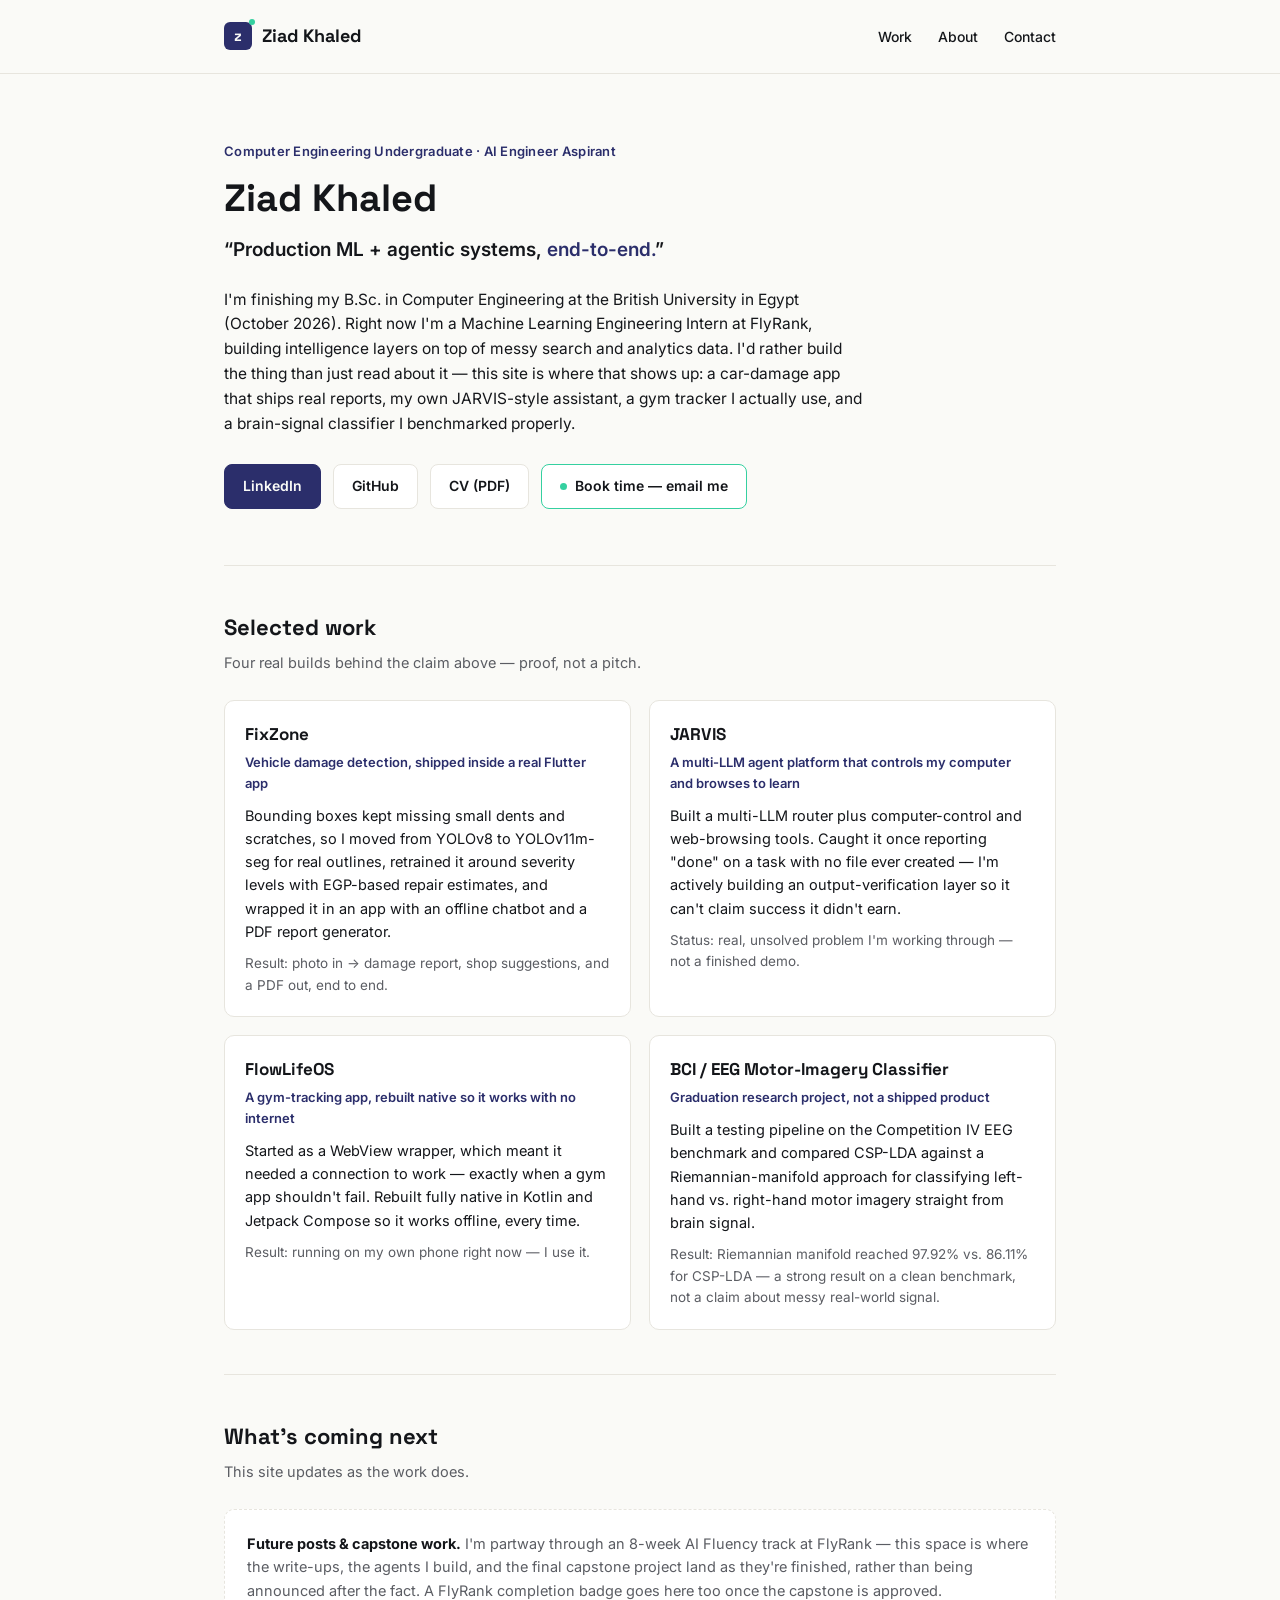
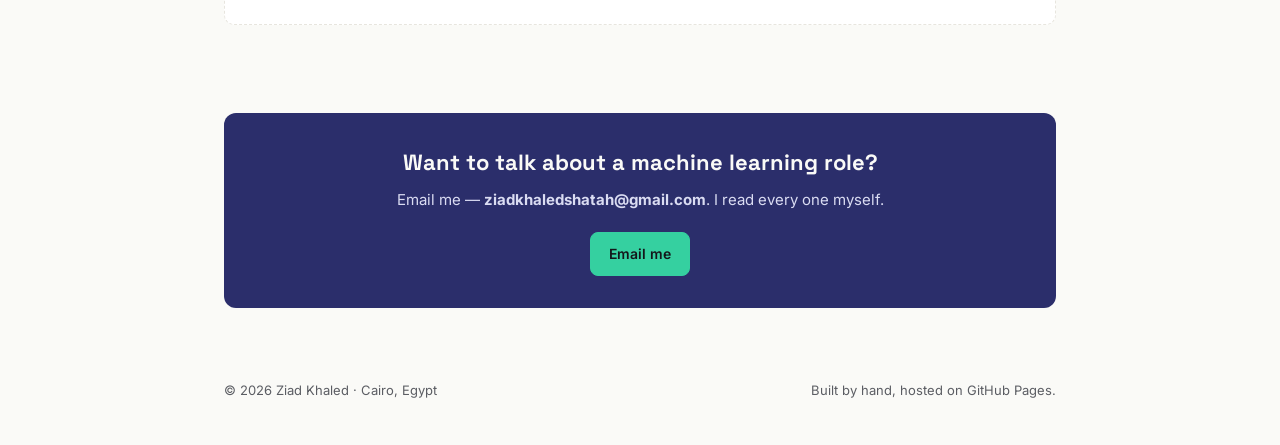
==== index.html @ b04b87d9 "Rebuild personal site: real positioning, work section, working links, future-posts space Adds real p" ====
<!DOCTYPE html>
<html lang="en">
<head>
<meta charset="UTF-8">
<meta name="viewport" content="width=device-width, initial-scale=1.0">
<title>Ziad Khaled — Machine Learning Engineer</title>
<meta name="description" content="Ziad Khaled — Computer Engineering undergraduate and AI Engineer aspirant. Production ML + agentic systems, end-to-end.">
<link rel="icon" href="data:image/svg+xml,%3Csvg xmlns='http://www.w3.org/2000/svg' viewBox='0 0 32 32'%3E%3Crect width='32' height='32' rx='6' fill='%232B2E6B'/%3E%3Ctext x='16' y='23' font-family='Georgia,serif' font-size='19' font-weight='700' fill='%23FAFAF7' text-anchor='middle'%3Ez%3C/text%3E%3Ccircle cx='24.5' cy='9' r='2.3' fill='%2335D0A0'/%3E%3C/svg%3E">
<link rel="preconnect" href="https://fonts.googleapis.com">
<link rel="preconnect" href="https://fonts.gstatic.com" crossorigin>
<link href="https://fonts.googleapis.com/css2?family=Space+Grotesk:wght@500;600;700&family=Inter:wght@400;500;600&display=swap" rel="stylesheet">
<style>
  :root{
    --main:#2B2E6B;
    --text:#14161A;
    --bg:#FAFAF7;
    --accent:#35D0A0;
    --card:#FFFFFF;
    --border:#E7E5DE;
    --muted:#5B5D63;
  }
  *{box-sizing:border-box;}
  html{scroll-behavior:smooth;}
  body{
    margin:0;
    background:var(--bg);
    color:var(--text);
    font-family:'Inter',system-ui,sans-serif;
    line-height:1.6;
  }
  h1,h2,h3,.brand{font-family:'Space Grotesk',system-ui,sans-serif;}
  a{color:var(--main);}
  .wrap{max-width:880px;margin:0 auto;padding:0 24px;}

  header{
    display:flex;align-items:center;justify-content:space-between;
    padding:22px 0;border-bottom:1px solid var(--border);
  }
  header .wrap{display:flex;align-items:center;justify-content:space-between;width:100%;}
  .brand{
    display:flex;align-items:center;gap:10px;
    font-weight:700;font-size:18px;color:var(--text);text-decoration:none;
  }
  .brand .mark{
    width:28px;height:28px;border-radius:6px;background:var(--main);
    color:var(--bg);display:flex;align-items:center;justify-content:center;
    font-size:15px;font-weight:700;position:relative;
  }
  .brand .mark::after{
    content:"";position:absolute;top:-3px;right:-3px;width:6px;height:6px;
    border-radius:50%;background:var(--accent);
  }
  nav a{
    margin-left:22px;color:var(--text);text-decoration:none;font-size:14px;font-weight:500;
  }
  nav a:hover{color:var(--main);}

  .hero{padding:64px 0 48px;}
  .eyebrow{
    display:inline-block;font-size:13px;font-weight:600;color:var(--main);
    letter-spacing:.02em;margin-bottom:14px;
  }
  .hero h1{font-size:38px;line-height:1.2;margin:0 0 14px;}
  .hero .tag{font-size:17px;color:var(--muted);margin:0 0 22px;max-width:620px;}
  .claim{
    font-size:19px;font-weight:600;margin:0 0 22px;color:var(--text);
  }
  .claim span{color:var(--main);}
  .bio{max-width:640px;color:var(--text);font-size:15.5px;margin-bottom:28px;}

  .links{display:flex;flex-wrap:wrap;gap:12px;margin-bottom:8px;}
  .btn{
    display:inline-flex;align-items:center;gap:8px;
    padding:10px 18px;border-radius:8px;font-size:14px;font-weight:600;
    text-decoration:none;border:1px solid var(--border);color:var(--text);
    background:var(--card);transition:transform .12s ease, border-color .12s ease;
  }
  .btn:hover{border-color:var(--main);transform:translateY(-1px);}
  .btn.primary{background:var(--main);color:var(--bg);border-color:var(--main);}
  .btn.primary:hover{opacity:.92;}
  .btn.accent{border-color:var(--accent);}
  .btn.accent::before{content:"";width:7px;height:7px;border-radius:50%;background:var(--accent);}

  section{padding:44px 0;border-top:1px solid var(--border);}
  section h2{font-size:22px;margin:0 0 6px;}
  .section-note{color:var(--muted);font-size:14.5px;margin:0 0 26px;}

  .grid{display:grid;grid-template-columns:1fr 1fr;gap:18px;}
  @media(max-width:640px){.grid{grid-template-columns:1fr;}}
  .card{
    background:var(--card);border:1px solid var(--border);border-radius:10px;
    padding:20px;
  }
  .card h3{margin:0 0 4px;font-size:17px;}
  .card .tagline{color:var(--main);font-size:13px;font-weight:600;margin:0 0 10px;}
  .card p{margin:0;font-size:14.5px;color:var(--text);}
  .card .result{margin-top:10px;font-size:13.5px;color:var(--muted);}

  .future{
    background:var(--card);border:1px dashed var(--border);border-radius:10px;
    padding:22px;font-size:14.5px;color:var(--muted);
  }
  .future strong{color:var(--text);}

  .contact{
    background:var(--main);color:var(--bg);border-radius:12px;padding:32px;
    text-align:center;
  }
  .contact h2{color:var(--bg);}
  .contact p{color:#DADCF2;max-width:520px;margin:8px auto 20px;font-size:15px;}
  .contact .btn.accent{background:var(--accent);color:var(--text);border-color:var(--accent);}
  .contact .btn.accent::before{display:none;}

  footer{
    padding:28px 0 44px;color:var(--muted);font-size:13px;
    display:flex;flex-wrap:wrap;gap:8px;justify-content:space-between;
  }
</style>
</head>
<body>

<header>
  <div class="wrap">
    <a class="brand" href="#top">
      <span class="mark">z</span> Ziad Khaled
    </a>
    <nav>
      <a href="#work">Work</a>
      <a href="#about">About</a>
      <a href="#contact">Contact</a>
    </nav>
  </div>
</header>

<div class="wrap">

  <section class="hero" id="top" style="border-top:none;">
    <div class="eyebrow">Computer Engineering Undergraduate · AI Engineer Aspirant</div>
    <h1>Ziad Khaled</h1>
    <p class="claim">“Production ML + agentic systems, <span>end-to-end.</span>”</p>
    <p class="bio">I'm finishing my B.Sc. in Computer Engineering at the British University in Egypt (October 2026). Right now I'm a Machine Learning Engineering Intern at FlyRank, building intelligence layers on top of messy search and analytics data. I'd rather build the thing than just read about it — this site is where that shows up: a car-damage app that ships real reports, my own JARVIS-style assistant, a gym tracker I actually use, and a brain-signal classifier I benchmarked properly.</p>
    <div class="links">
      <a class="btn primary" href="https://www.linkedin.com/in/ziad-khaled-b3a187253" target="_blank" rel="noopener">LinkedIn</a>
      <a class="btn" href="https://github.com/720-hz" target="_blank" rel="noopener">GitHub</a>
      <a class="btn" href="./Ziad_Khaled_CV.pdf" target="_blank" rel="noopener">CV (PDF)</a>
      <a class="btn accent" href="mailto:ziadkhaledshatah@gmail.com?subject=Let%27s%20talk" target="_blank" rel="noopener">Book time — email me</a>
    </div>
  </section>

  <section id="work">
    <h2>Selected work</h2>
    <p class="section-note">Four real builds behind the claim above — proof, not a pitch.</p>
    <div class="grid">
      <div class="card">
        <h3>FixZone</h3>
        <p class="tagline">Vehicle damage detection, shipped inside a real Flutter app</p>
        <p>Bounding boxes kept missing small dents and scratches, so I moved from YOLOv8 to YOLOv11m-seg for real outlines, retrained it around severity levels with EGP-based repair estimates, and wrapped it in an app with an offline chatbot and a PDF report generator.</p>
        <p class="result">Result: photo in → damage report, shop suggestions, and a PDF out, end to end.</p>
      </div>
      <div class="card">
        <h3>JARVIS</h3>
        <p class="tagline">A multi-LLM agent platform that controls my computer and browses to learn</p>
        <p>Built a multi-LLM router plus computer-control and web-browsing tools. Caught it once reporting "done" on a task with no file ever created — I'm actively building an output-verification layer so it can't claim success it didn't earn.</p>
        <p class="result">Status: real, unsolved problem I'm working through — not a finished demo.</p>
      </div>
      <div class="card">
        <h3>FlowLifeOS</h3>
        <p class="tagline">A gym-tracking app, rebuilt native so it works with no internet</p>
        <p>Started as a WebView wrapper, which meant it needed a connection to work — exactly when a gym app shouldn't fail. Rebuilt fully native in Kotlin and Jetpack Compose so it works offline, every time.</p>
        <p class="result">Result: running on my own phone right now — I use it.</p>
      </div>
      <div class="card">
        <h3>BCI / EEG Motor-Imagery Classifier</h3>
        <p class="tagline">Graduation research project, not a shipped product</p>
        <p>Built a testing pipeline on the Competition IV EEG benchmark and compared CSP-LDA against a Riemannian-manifold approach for classifying left-hand vs. right-hand motor imagery straight from brain signal.</p>
        <p class="result">Result: Riemannian manifold reached 97.92% vs. 86.11% for CSP-LDA — a strong result on a clean benchmark, not a claim about messy real-world signal.</p>
      </div>
    </div>
  </section>

  <section id="about">
    <h2>What's coming next</h2>
    <p class="section-note">This site updates as the work does.</p>
    <div class="future">
      <strong>Future posts &amp; capstone work.</strong> I'm partway through an 8-week AI Fluency track at FlyRank — this space is where the write-ups, the agents I build, and the final capstone project land as they're finished, rather than being announced after the fact. A FlyRank completion badge goes here too once the capstone is approved.
    </div>
  </section>

  <section id="contact" style="border-top:none;">
    <div class="contact">
      <h2>Want to talk about a machine learning role?</h2>
      <p>Email me — <strong>ziadkhaledshatah@gmail.com</strong>. I read every one myself.</p>
      <a class="btn accent" href="mailto:ziadkhaledshatah@gmail.com?subject=Let%27s%20talk" target="_blank" rel="noopener">Email me</a>
    </div>
  </section>

</div>

<footer>
  <div class="wrap" style="display:flex;flex-wrap:wrap;gap:8px;justify-content:space-between;width:100%;">
    <span>© 2026 Ziad Khaled · Cairo, Egypt</span>
    <span>Built by hand, hosted on GitHub Pages.</span>
  </div>
</footer>

</body>
</html>
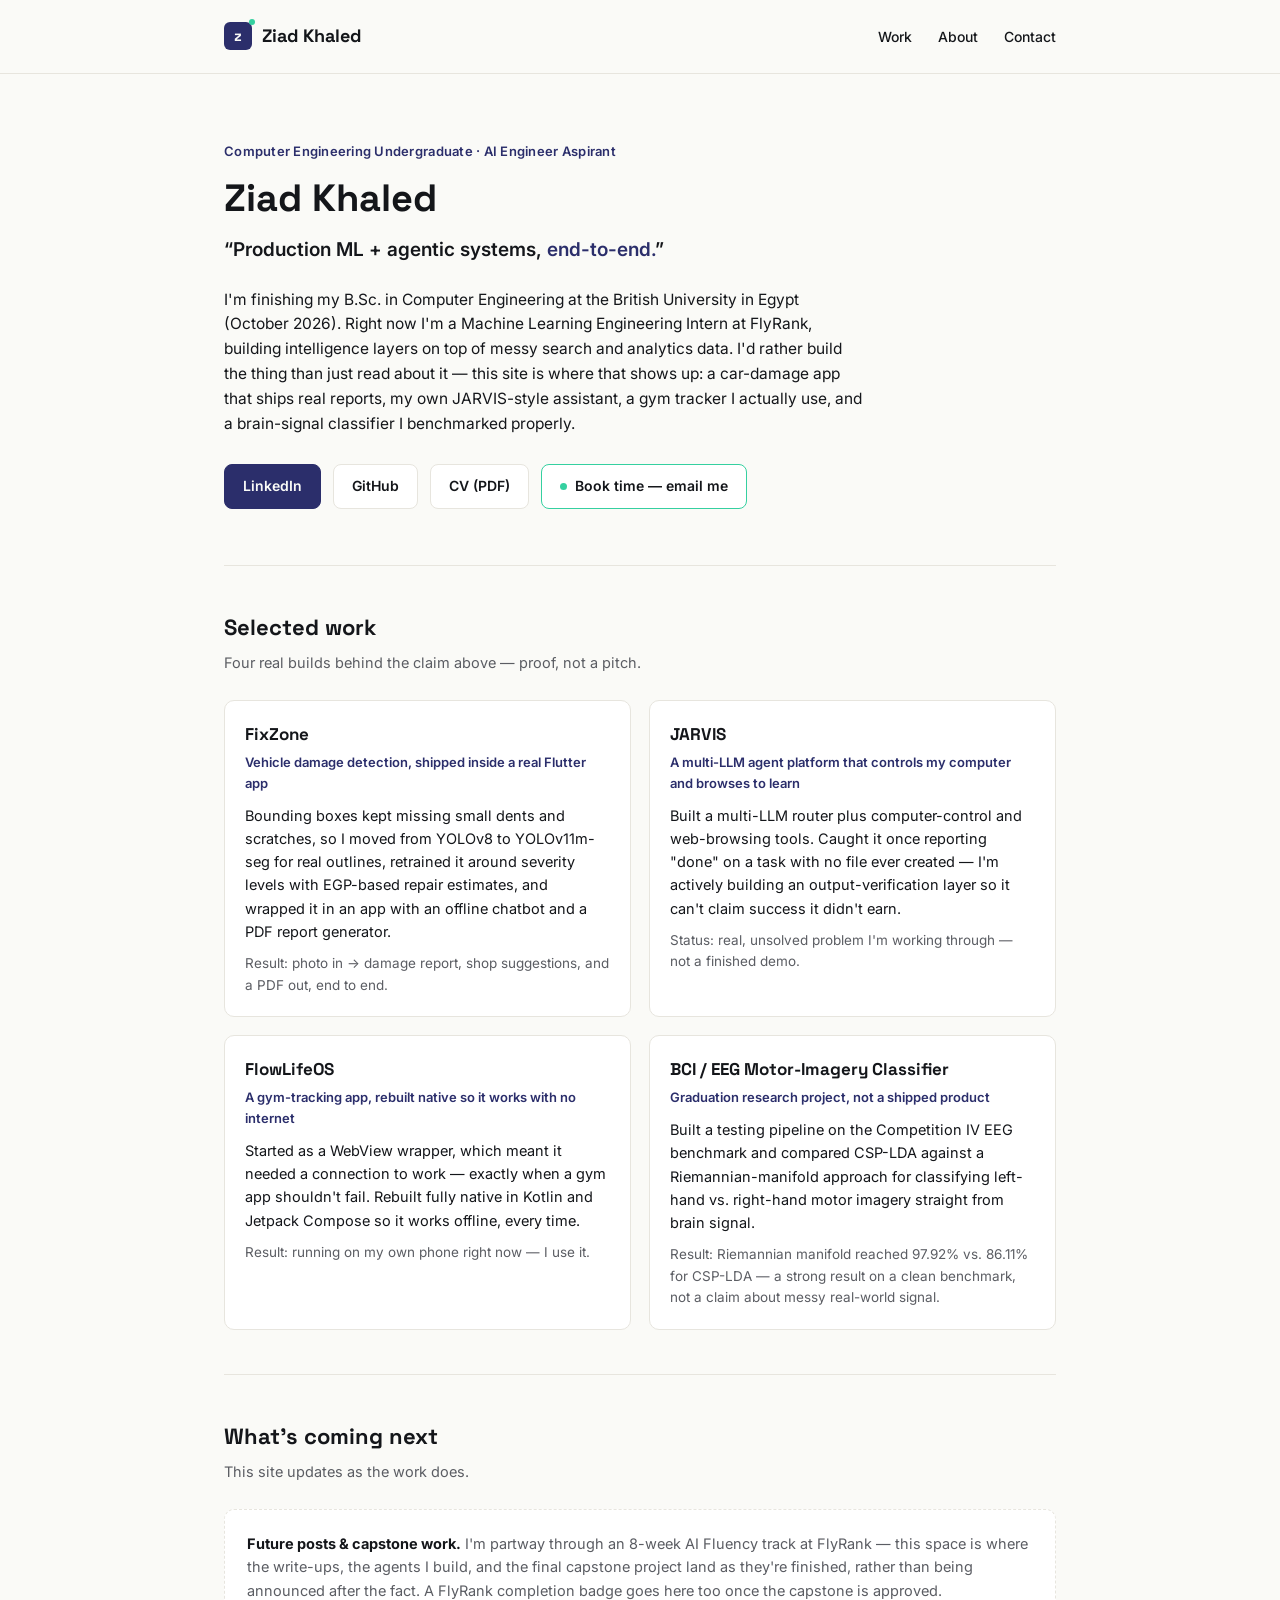
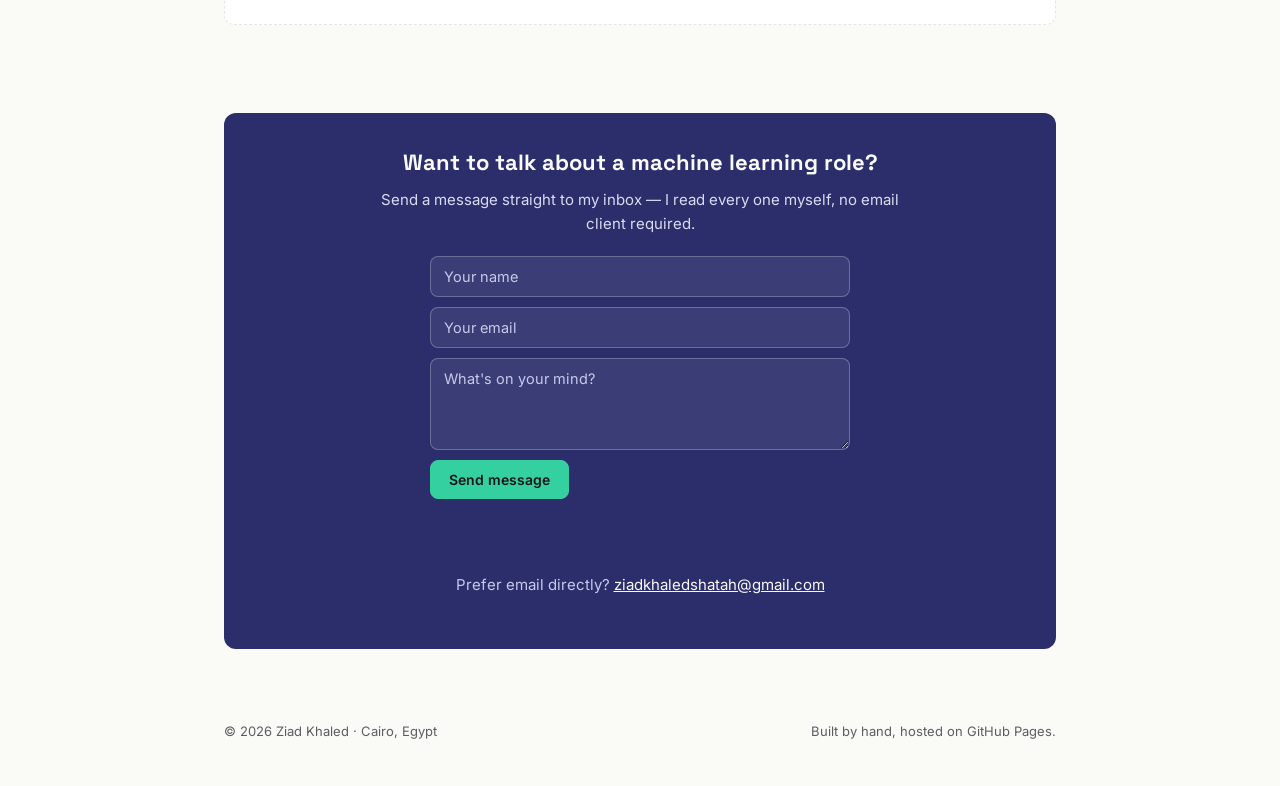
==== commit d2ab3761: "Wire a real contact form (FormSubmit, no signup) aReplaces the mailto-only CTA with a real contact f" ====
--- a/index.html
+++ b/index.html
@@ -111,6 +111,29 @@
   .contact .btn.accent{background:var(--accent);color:var(--text);border-color:var(--accent);}
   .contact .btn.accent::before{display:none;}
 
+  .contact-form{
+    max-width:420px;margin:0 auto;text-align:left;display:flex;flex-direction:column;gap:10px;
+  }
+  .contact-form input,
+  .contact-form textarea{
+    width:100%;padding:11px 13px;border-radius:8px;border:1px solid rgba(255,255,255,.25);
+    background:rgba(255,255,255,.08);color:var(--bg);font-family:'Inter',system-ui,sans-serif;
+    font-size:14.5px;resize:vertical;
+  }
+  .contact-form input::placeholder,
+  .contact-form textarea::placeholder{color:#C7C9EA;}
+  .contact-form input:focus,
+  .contact-form textarea:focus{outline:2px solid var(--accent);outline-offset:1px;}
+  .contact-form button{
+    align-self:flex-start;cursor:pointer;font-family:inherit;
+  }
+  .contact-form button:disabled{opacity:.6;cursor:default;}
+  .contact-status{min-height:18px;font-size:13.5px;margin:2px 0 0;}
+  .contact-status.ok{color:var(--accent);font-weight:600;}
+  .contact-status.err{color:#FFC9C9;font-weight:600;}
+  .contact-fallback{font-size:13.5px;color:#C7C9EA !important;margin-top:18px !important;}
+  .contact-fallback a{color:var(--bg) !important;text-decoration:underline;}
+
   footer{
     padding:28px 0 44px;color:var(--muted);font-size:13px;
     display:flex;flex-wrap:wrap;gap:8px;justify-content:space-between;
@@ -189,8 +212,19 @@
   <section id="contact" style="border-top:none;">
     <div class="contact">
       <h2>Want to talk about a machine learning role?</h2>
-      <p>Email me — <strong>ziadkhaledshatah@gmail.com</strong>. I read every one myself.</p>
-      <a class="btn accent" href="mailto:ziadkhaledshatah@gmail.com?subject=Let%27s%20talk" target="_blank" rel="noopener">Email me</a>
+      <p>Send a message straight to my inbox — I read every one myself, no email client required.</p>
+
+      <form id="contact-form" class="contact-form">
+        <input type="hidden" name="_subject" value="New message from 720-hz.github.io">
+        <input type="hidden" name="_template" value="table">
+        <input type="text" name="name" placeholder="Your name" required>
+        <input type="email" name="email" placeholder="Your email" required>
+        <textarea name="message" rows="4" placeholder="What's on your mind?" required></textarea>
+        <button type="submit" class="btn accent" id="contact-submit">Send message</button>
+        <p id="contact-status" class="contact-status" role="status" aria-live="polite"></p>
+      </form>
+
+      <p class="contact-fallback">Prefer email directly? <a href="mailto:ziadkhaledshatah@gmail.com?subject=Let%27s%20talk">ziadkhaledshatah@gmail.com</a></p>
     </div>
   </section>
 
@@ -203,5 +237,56 @@
   </div>
 </footer>
 
+<script>
+(function () {
+  var form = document.getElementById('contact-form');
+  var status = document.getElementById('contact-status');
+  var submitBtn = document.getElementById('contact-submit');
+  var FORM_ENDPOINT = 'https://formsubmit.co/ajax/ziadkhaledshatah@gmail.com';
+
+  form.addEventListener('submit', function (e) {
+    e.preventDefault();
+    submitBtn.disabled = true;
+    submitBtn.textContent = 'Sending…';
+    status.textContent = '';
+    status.className = 'contact-status';
+
+    var payload = {
+      name: form.name.value,
+      email: form.email.value,
+      message: form.message.value,
+      _subject: form._subject.value,
+      _template: form._template.value
+    };
+
+    fetch(FORM_ENDPOINT, {
+      method: 'POST',
+      headers: { 'Content-Type': 'application/json', 'Accept': 'application/json' },
+      body: JSON.stringify(payload)
+    })
+      .then(function (res) {
+        return res.json().then(function (data) { return { ok: res.ok, data: data }; });
+      })
+      .then(function (result) {
+        if (result.ok) {
+          status.textContent = "Sent — thanks! I'll reply from ziadkhaledshatah@gmail.com.";
+          status.classList.add('ok');
+          form.reset();
+        } else {
+          throw new Error((result.data && result.data.message) || 'Submission failed');
+        }
+      })
+      .catch(function (err) {
+        status.textContent = 'Something went wrong (' + err.message + '). Email me directly instead.';
+        status.classList.add('err');
+      })
+      .finally(function () {
+        submitBtn.disabled = false;
+        submitBtn.textContent = 'Send message';
+      });
+  });
+})();
+</script>
+
 </body>
 </html>
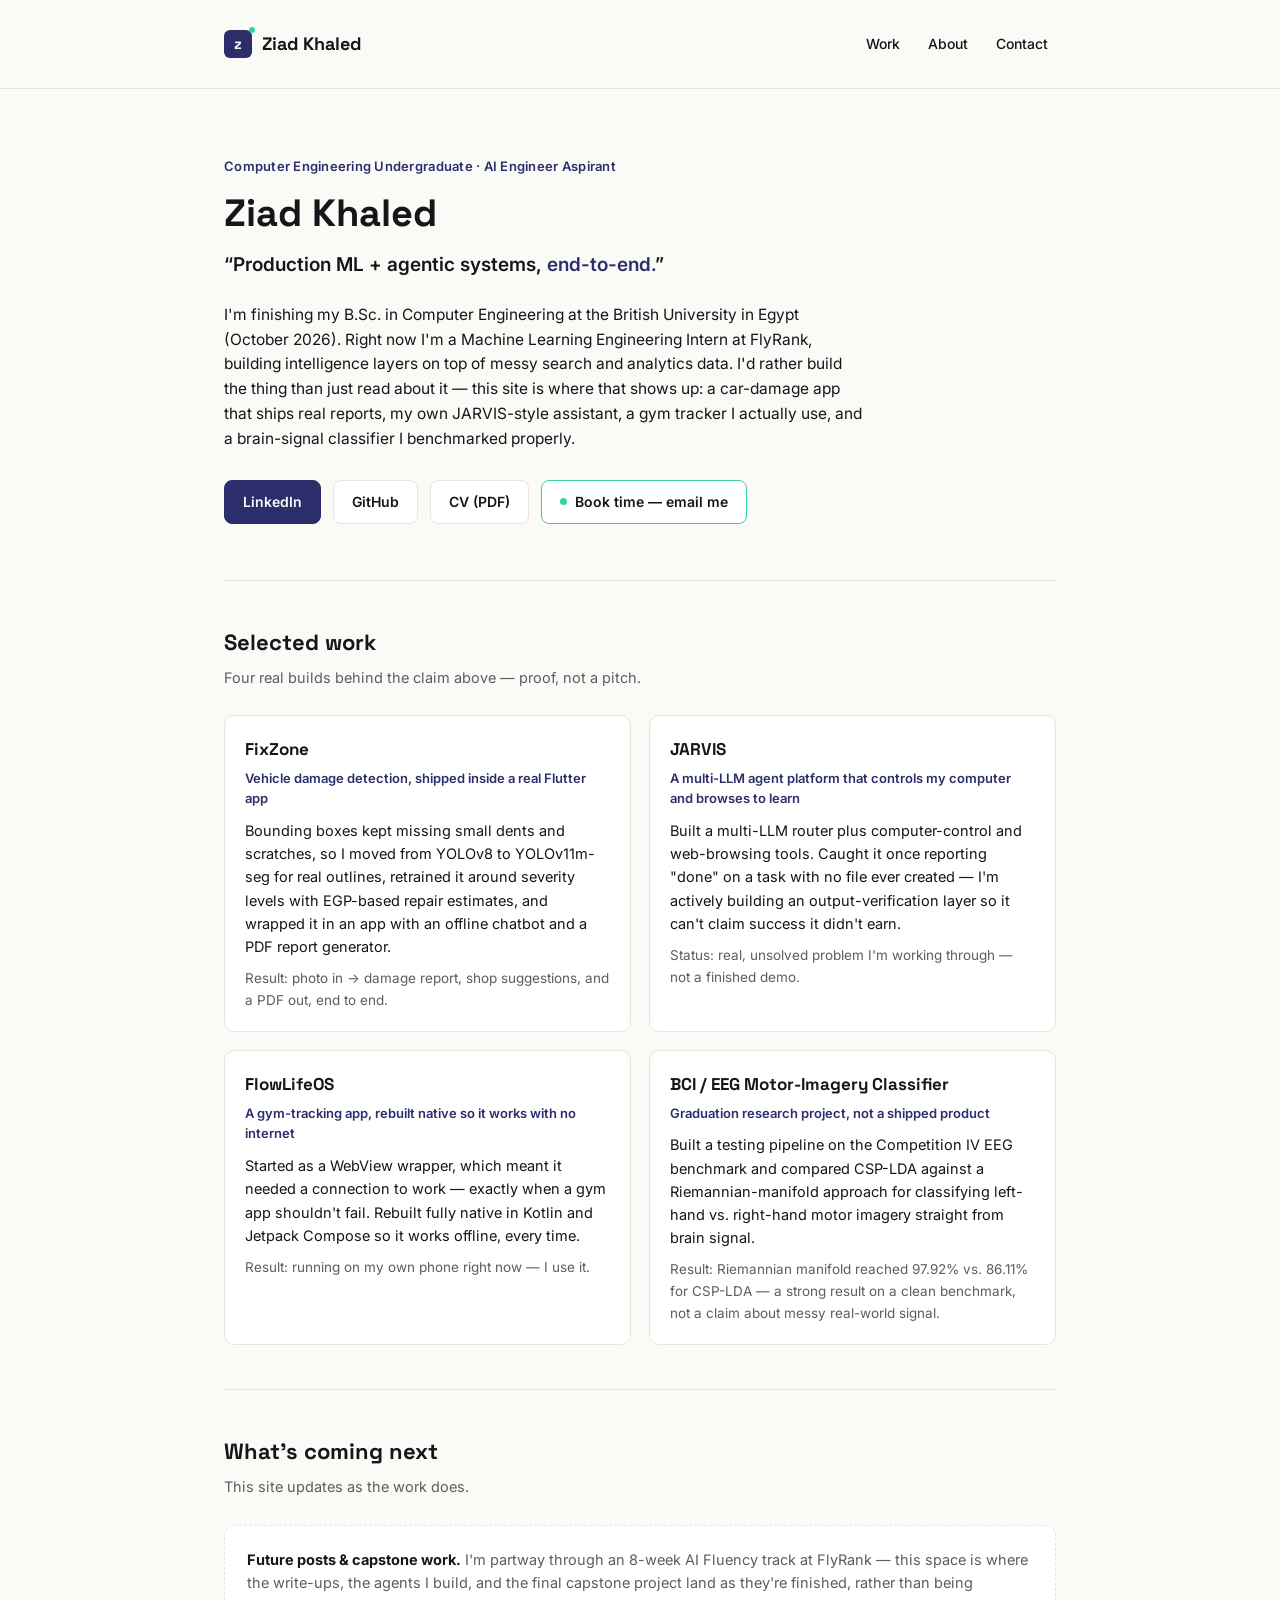
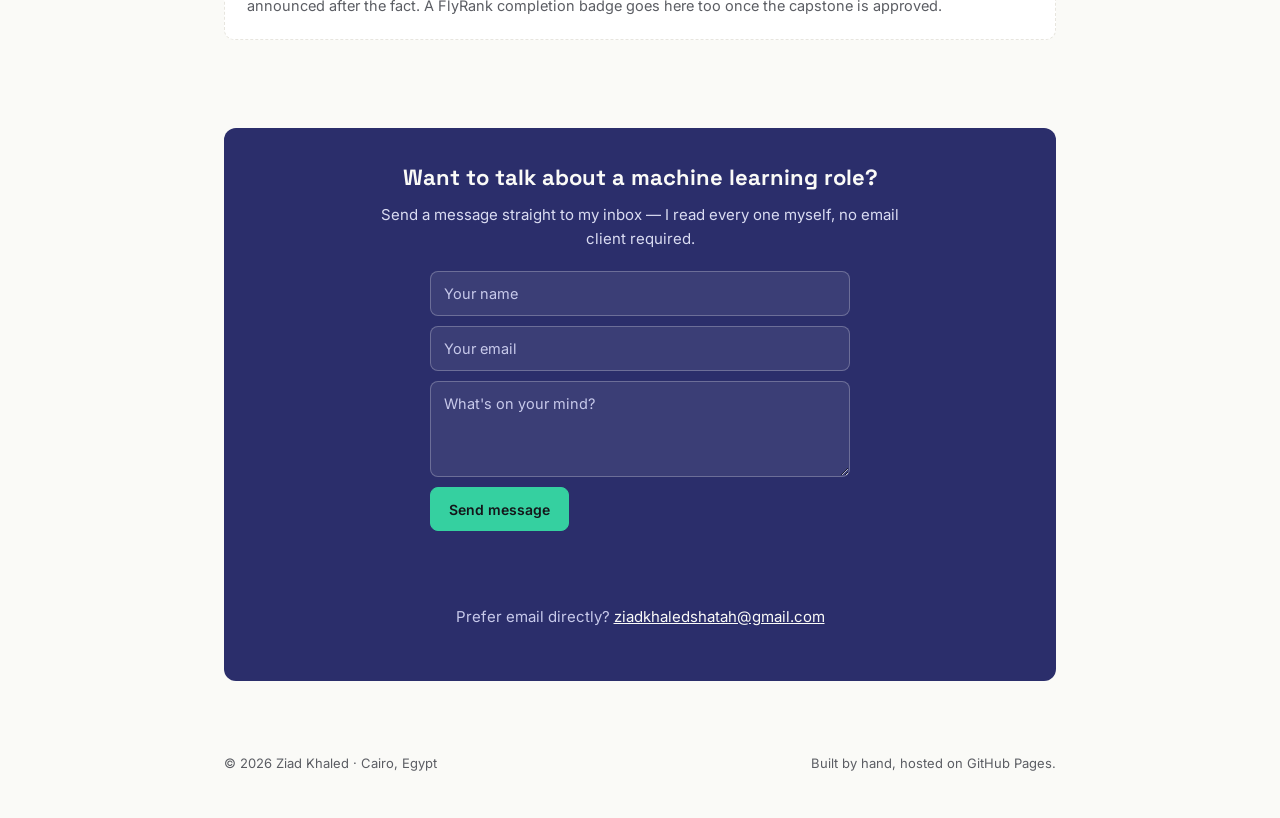
==== commit 7651de9d: "W07: mobile tap-target fix pass (nav, logo, contact form)" ====
--- a/index.html
+++ b/index.html
@@ -38,7 +38,7 @@
   }
   header .wrap{display:flex;align-items:center;justify-content:space-between;width:100%;}
   .brand{
-    display:flex;align-items:center;gap:10px;
+    display:flex;align-items:center;gap:10px;min-height:44px;
     font-weight:700;font-size:18px;color:var(--text);text-decoration:none;
   }
   .brand .mark{
@@ -51,7 +51,8 @@
     border-radius:50%;background:var(--accent);
   }
   nav a{
-    margin-left:22px;color:var(--text);text-decoration:none;font-size:14px;font-weight:500;
+    display:inline-flex;align-items:center;min-height:44px;padding:0 8px;margin-left:8px;
+    color:var(--text);text-decoration:none;font-size:14px;font-weight:500;
   }
   nav a:hover{color:var(--main);}
 
@@ -70,7 +71,7 @@
 
   .links{display:flex;flex-wrap:wrap;gap:12px;margin-bottom:8px;}
   .btn{
-    display:inline-flex;align-items:center;gap:8px;
+    display:inline-flex;align-items:center;gap:8px;min-height:44px;
     padding:10px 18px;border-radius:8px;font-size:14px;font-weight:600;
     text-decoration:none;border:1px solid var(--border);color:var(--text);
     background:var(--card);transition:transform .12s ease, border-color .12s ease;
@@ -116,7 +117,7 @@
   }
   .contact-form input,
   .contact-form textarea{
-    width:100%;padding:11px 13px;border-radius:8px;border:1px solid rgba(255,255,255,.25);
+    width:100%;min-height:44px;padding:13px;border-radius:8px;border:1px solid rgba(255,255,255,.25);
     background:rgba(255,255,255,.08);color:var(--bg);font-family:'Inter',system-ui,sans-serif;
     font-size:14.5px;resize:vertical;
   }
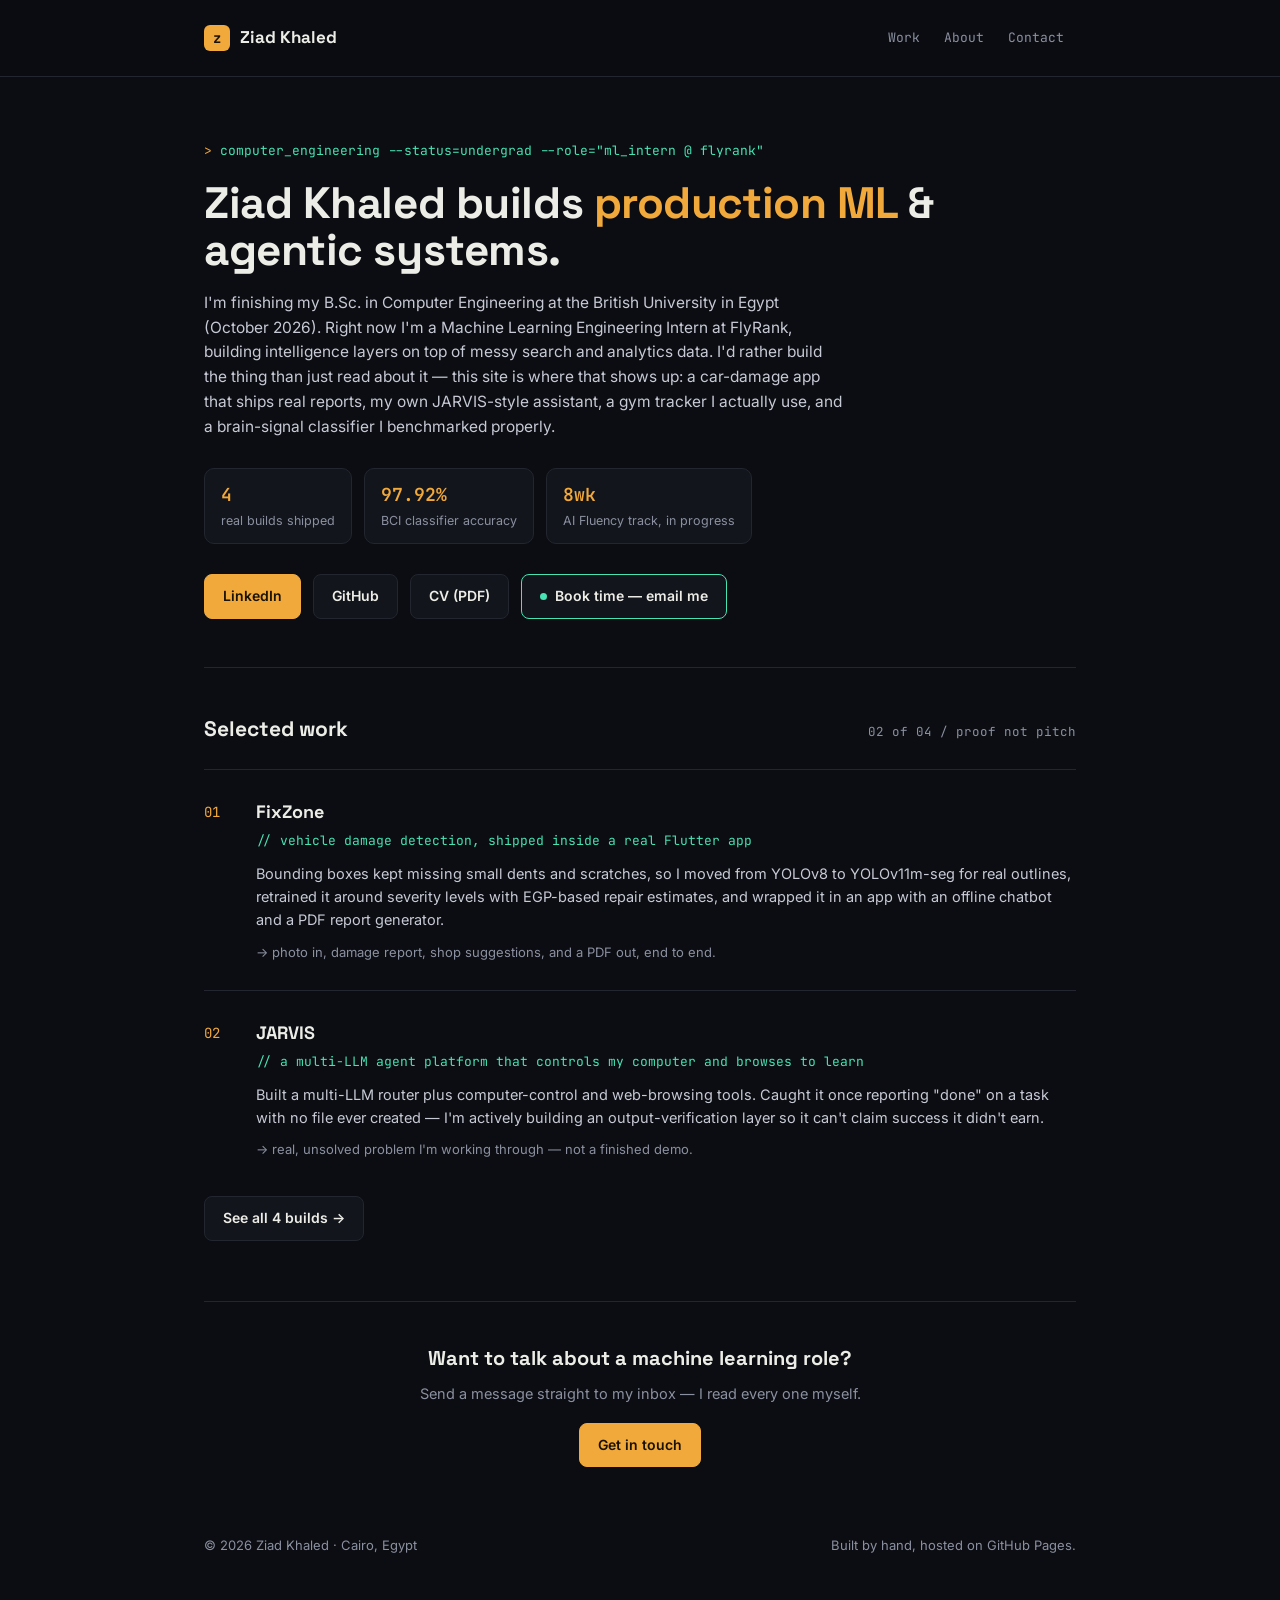
==== commit c4c2760f: "Redesign: dark/technical direction (structure, colors, motion) Rebuild the site around the direction" ====
--- a/index.html
+++ b/index.html
@@ -5,164 +5,40 @@
 <meta name="viewport" content="width=device-width, initial-scale=1.0">
 <title>Ziad Khaled — Machine Learning Engineer</title>
 <meta name="description" content="Ziad Khaled — Computer Engineering undergraduate and AI Engineer aspirant. Production ML + agentic systems, end-to-end.">
-<link rel="icon" href="data:image/svg+xml,%3Csvg xmlns='http://www.w3.org/2000/svg' viewBox='0 0 32 32'%3E%3Crect width='32' height='32' rx='6' fill='%232B2E6B'/%3E%3Ctext x='16' y='23' font-family='Georgia,serif' font-size='19' font-weight='700' fill='%23FAFAF7' text-anchor='middle'%3Ez%3C/text%3E%3Ccircle cx='24.5' cy='9' r='2.3' fill='%2335D0A0'/%3E%3C/svg%3E">
+<link rel="icon" href="data:image/svg+xml,%3Csvg xmlns='http://www.w3.org/2000/svg' viewBox='0 0 32 32'%3E%3Crect width='32' height='32' rx='6' fill='%23F2A93B'/%3E%3Ctext x='16' y='23' font-family='Georgia,serif' font-size='19' font-weight='700' fill='%230B0D12' text-anchor='middle'%3Ez%3C/text%3E%3Ccircle cx='24.5' cy='9' r='2.3' fill='%2346E3B4'/%3E%3C/svg%3E">
 <link rel="preconnect" href="https://fonts.googleapis.com">
 <link rel="preconnect" href="https://fonts.gstatic.com" crossorigin>
-<link href="https://fonts.googleapis.com/css2?family=Space+Grotesk:wght@500;600;700&family=Inter:wght@400;500;600&display=swap" rel="stylesheet">
-<style>
-  :root{
-    --main:#2B2E6B;
-    --text:#14161A;
-    --bg:#FAFAF7;
-    --accent:#35D0A0;
-    --card:#FFFFFF;
-    --border:#E7E5DE;
-    --muted:#5B5D63;
-  }
-  *{box-sizing:border-box;}
-  html{scroll-behavior:smooth;}
-  body{
-    margin:0;
-    background:var(--bg);
-    color:var(--text);
-    font-family:'Inter',system-ui,sans-serif;
-    line-height:1.6;
-  }
-  h1,h2,h3,.brand{font-family:'Space Grotesk',system-ui,sans-serif;}
-  a{color:var(--main);}
-  .wrap{max-width:880px;margin:0 auto;padding:0 24px;}
-
-  header{
-    display:flex;align-items:center;justify-content:space-between;
-    padding:22px 0;border-bottom:1px solid var(--border);
-  }
-  header .wrap{display:flex;align-items:center;justify-content:space-between;width:100%;}
-  .brand{
-    display:flex;align-items:center;gap:10px;min-height:44px;
-    font-weight:700;font-size:18px;color:var(--text);text-decoration:none;
-  }
-  .brand .mark{
-    width:28px;height:28px;border-radius:6px;background:var(--main);
-    color:var(--bg);display:flex;align-items:center;justify-content:center;
-    font-size:15px;font-weight:700;position:relative;
-  }
-  .brand .mark::after{
-    content:"";position:absolute;top:-3px;right:-3px;width:6px;height:6px;
-    border-radius:50%;background:var(--accent);
-  }
-  nav a{
-    display:inline-flex;align-items:center;min-height:44px;padding:0 8px;margin-left:8px;
-    color:var(--text);text-decoration:none;font-size:14px;font-weight:500;
-  }
-  nav a:hover{color:var(--main);}
-
-  .hero{padding:64px 0 48px;}
-  .eyebrow{
-    display:inline-block;font-size:13px;font-weight:600;color:var(--main);
-    letter-spacing:.02em;margin-bottom:14px;
-  }
-  .hero h1{font-size:38px;line-height:1.2;margin:0 0 14px;}
-  .hero .tag{font-size:17px;color:var(--muted);margin:0 0 22px;max-width:620px;}
-  .claim{
-    font-size:19px;font-weight:600;margin:0 0 22px;color:var(--text);
-  }
-  .claim span{color:var(--main);}
-  .bio{max-width:640px;color:var(--text);font-size:15.5px;margin-bottom:28px;}
-
-  .links{display:flex;flex-wrap:wrap;gap:12px;margin-bottom:8px;}
-  .btn{
-    display:inline-flex;align-items:center;gap:8px;min-height:44px;
-    padding:10px 18px;border-radius:8px;font-size:14px;font-weight:600;
-    text-decoration:none;border:1px solid var(--border);color:var(--text);
-    background:var(--card);transition:transform .12s ease, border-color .12s ease;
-  }
-  .btn:hover{border-color:var(--main);transform:translateY(-1px);}
-  .btn.primary{background:var(--main);color:var(--bg);border-color:var(--main);}
-  .btn.primary:hover{opacity:.92;}
-  .btn.accent{border-color:var(--accent);}
-  .btn.accent::before{content:"";width:7px;height:7px;border-radius:50%;background:var(--accent);}
-
-  section{padding:44px 0;border-top:1px solid var(--border);}
-  section h2{font-size:22px;margin:0 0 6px;}
-  .section-note{color:var(--muted);font-size:14.5px;margin:0 0 26px;}
-
-  .grid{display:grid;grid-template-columns:1fr 1fr;gap:18px;}
-  @media(max-width:640px){.grid{grid-template-columns:1fr;}}
-  .card{
-    background:var(--card);border:1px solid var(--border);border-radius:10px;
-    padding:20px;
-  }
-  .card h3{margin:0 0 4px;font-size:17px;}
-  .card .tagline{color:var(--main);font-size:13px;font-weight:600;margin:0 0 10px;}
-  .card p{margin:0;font-size:14.5px;color:var(--text);}
-  .card .result{margin-top:10px;font-size:13.5px;color:var(--muted);}
-
-  .future{
-    background:var(--card);border:1px dashed var(--border);border-radius:10px;
-    padding:22px;font-size:14.5px;color:var(--muted);
-  }
-  .future strong{color:var(--text);}
-
-  .contact{
-    background:var(--main);color:var(--bg);border-radius:12px;padding:32px;
-    text-align:center;
-  }
-  .contact h2{color:var(--bg);}
-  .contact p{color:#DADCF2;max-width:520px;margin:8px auto 20px;font-size:15px;}
-  .contact .btn.accent{background:var(--accent);color:var(--text);border-color:var(--accent);}
-  .contact .btn.accent::before{display:none;}
-
-  .contact-form{
-    max-width:420px;margin:0 auto;text-align:left;display:flex;flex-direction:column;gap:10px;
-  }
-  .contact-form input,
-  .contact-form textarea{
-    width:100%;min-height:44px;padding:13px;border-radius:8px;border:1px solid rgba(255,255,255,.25);
-    background:rgba(255,255,255,.08);color:var(--bg);font-family:'Inter',system-ui,sans-serif;
-    font-size:14.5px;resize:vertical;
-  }
-  .contact-form input::placeholder,
-  .contact-form textarea::placeholder{color:#C7C9EA;}
-  .contact-form input:focus,
-  .contact-form textarea:focus{outline:2px solid var(--accent);outline-offset:1px;}
-  .contact-form button{
-    align-self:flex-start;cursor:pointer;font-family:inherit;
-  }
-  .contact-form button:disabled{opacity:.6;cursor:default;}
-  .contact-status{min-height:18px;font-size:13.5px;margin:2px 0 0;}
-  .contact-status.ok{color:var(--accent);font-weight:600;}
-  .contact-status.err{color:#FFC9C9;font-weight:600;}
-  .contact-fallback{font-size:13.5px;color:#C7C9EA !important;margin-top:18px !important;}
-  .contact-fallback a{color:var(--bg) !important;text-decoration:underline;}
-
-  footer{
-    padding:28px 0 44px;color:var(--muted);font-size:13px;
-    display:flex;flex-wrap:wrap;gap:8px;justify-content:space-between;
-  }
-</style>
+<link href="https://fonts.googleapis.com/css2?family=Space+Grotesk:wght@500;600;700&family=Inter:wght@400;500;600&family=JetBrains+Mono:wght@400;500;600&display=swap" rel="stylesheet">
+<link rel="stylesheet" href="styles.css">
+<script>document.documentElement.classList.add('js');</script>
 </head>
 <body>
-
 <header>
   <div class="wrap">
-    <a class="brand" href="#top">
-      <span class="mark">z</span> Ziad Khaled
+    <a class="brand" href="index.html">
+      <span class="mark mono">z</span> Ziad Khaled
     </a>
     <nav>
-      <a href="#work">Work</a>
-      <a href="#about">About</a>
-      <a href="#contact">Contact</a>
+      <a href="work.html">Work</a>
+      <a href="about.html">About</a>
+      <a href="contact.html">Contact</a>
     </nav>
   </div>
 </header>
 
 <div class="wrap">
 
-  <section class="hero" id="top" style="border-top:none;">
-    <div class="eyebrow">Computer Engineering Undergraduate · AI Engineer Aspirant</div>
-    <h1>Ziad Khaled</h1>
-    <p class="claim">“Production ML + agentic systems, <span>end-to-end.</span>”</p>
+  <section class="hero reveal" id="top" style="border-top:none;">
+    <div class="prompt">computer_engineering --status=undergrad --role="ml_intern @ flyrank"</div>
+    <h1>Ziad Khaled builds <span>production ML</span> &amp; agentic systems.</h1>
     <p class="bio">I'm finishing my B.Sc. in Computer Engineering at the British University in Egypt (October 2026). Right now I'm a Machine Learning Engineering Intern at FlyRank, building intelligence layers on top of messy search and analytics data. I'd rather build the thing than just read about it — this site is where that shows up: a car-damage app that ships real reports, my own JARVIS-style assistant, a gym tracker I actually use, and a brain-signal classifier I benchmarked properly.</p>
+
+    <div class="stats">
+      <div class="stat"><div class="n mono">4</div><div class="l">real builds shipped</div></div>
+      <div class="stat"><div class="n mono">97.92%</div><div class="l">BCI classifier accuracy</div></div>
+      <div class="stat"><div class="n mono">8wk</div><div class="l">AI Fluency track, in progress</div></div>
+    </div>
+
     <div class="links">
       <a class="btn primary" href="https://www.linkedin.com/in/ziad-khaled-b3a187253" target="_blank" rel="noopener">LinkedIn</a>
       <a class="btn" href="https://github.com/720-hz" target="_blank" rel="noopener">GitHub</a>
@@ -171,63 +47,40 @@
     </div>
   </section>
 
-  <section id="work">
-    <h2>Selected work</h2>
-    <p class="section-note">Four real builds behind the claim above — proof, not a pitch.</p>
-    <div class="grid">
-      <div class="card">
+  <section id="work-preview">
+    <div class="section-head">
+      <h2 class="reveal">Selected work</h2>
+      <div class="section-note mono reveal">02 of 04 / proof not pitch</div>
+    </div>
+    <div class="row reveal reveal-1">
+      <div class="idx mono">01</div>
+      <div class="row-body">
         <h3>FixZone</h3>
-        <p class="tagline">Vehicle damage detection, shipped inside a real Flutter app</p>
+        <p class="tagline">// vehicle damage detection, shipped inside a real Flutter app</p>
         <p>Bounding boxes kept missing small dents and scratches, so I moved from YOLOv8 to YOLOv11m-seg for real outlines, retrained it around severity levels with EGP-based repair estimates, and wrapped it in an app with an offline chatbot and a PDF report generator.</p>
-        <p class="result">Result: photo in → damage report, shop suggestions, and a PDF out, end to end.</p>
-      </div>
-      <div class="card">
-        <h3>JARVIS</h3>
-        <p class="tagline">A multi-LLM agent platform that controls my computer and browses to learn</p>
-        <p>Built a multi-LLM router plus computer-control and web-browsing tools. Caught it once reporting "done" on a task with no file ever created — I'm actively building an output-verification layer so it can't claim success it didn't earn.</p>
-        <p class="result">Status: real, unsolved problem I'm working through — not a finished demo.</p>
-      </div>
-      <div class="card">
-        <h3>FlowLifeOS</h3>
-        <p class="tagline">A gym-tracking app, rebuilt native so it works with no internet</p>
-        <p>Started as a WebView wrapper, which meant it needed a connection to work — exactly when a gym app shouldn't fail. Rebuilt fully native in Kotlin and Jetpack Compose so it works offline, every time.</p>
-        <p class="result">Result: running on my own phone right now — I use it.</p>
-      </div>
-      <div class="card">
-        <h3>BCI / EEG Motor-Imagery Classifier</h3>
-        <p class="tagline">Graduation research project, not a shipped product</p>
-        <p>Built a testing pipeline on the Competition IV EEG benchmark and compared CSP-LDA against a Riemannian-manifold approach for classifying left-hand vs. right-hand motor imagery straight from brain signal.</p>
-        <p class="result">Result: Riemannian manifold reached 97.92% vs. 86.11% for CSP-LDA — a strong result on a clean benchmark, not a claim about messy real-world signal.</p>
+        <p class="result">→ photo in, damage report, shop suggestions, and a PDF out, end to end.</p>
       </div>
     </div>
+    <div class="row reveal reveal-2">
+      <div class="idx mono">02</div>
+      <div class="row-body">
+        <h3>JARVIS</h3>
+        <p class="tagline">// a multi-LLM agent platform that controls my computer and browses to learn</p>
+        <p>Built a multi-LLM router plus computer-control and web-browsing tools. Caught it once reporting "done" on a task with no file ever created — I'm actively building an output-verification layer so it can't claim success it didn't earn.</p>
+        <p class="result">→ real, unsolved problem I'm working through — not a finished demo.</p>
+      </div>
+    </div>
+
+    <p class="reveal" style="margin-top:8px;"><a class="btn" href="work.html">See all 4 builds →</a></p>
   </section>
 
-  <section id="about">
-    <h2>What's coming next</h2>
-    <p class="section-note">This site updates as the work does.</p>
-    <div class="future">
-      <strong>Future posts &amp; capstone work.</strong> I'm partway through an 8-week AI Fluency track at FlyRank — this space is where the write-ups, the agents I build, and the final capstone project land as they're finished, rather than being announced after the fact. A FlyRank completion badge goes here too once the capstone is approved.
-    </div>
-  </section>
-
-  <section id="contact" style="border-top:none;">
-    <div class="contact">
-      <h2>Want to talk about a machine learning role?</h2>
-      <p>Send a message straight to my inbox — I read every one myself, no email client required.</p>
-
-      <form id="contact-form" class="contact-form">
-        <input type="hidden" name="_subject" value="New message from 720-hz.github.io">
-        <input type="hidden" name="_template" value="table">
-        <input type="text" name="name" placeholder="Your name" required>
-        <input type="email" name="email" placeholder="Your email" required>
-        <textarea name="message" rows="4" placeholder="What's on your mind?" required></textarea>
-        <button type="submit" class="btn accent" id="contact-submit">Send message</button>
-        <p id="contact-status" class="contact-status" role="status" aria-live="polite"></p>
-      </form>
-
-      <p class="contact-fallback">Prefer email directly? <a href="mailto:ziadkhaledshatah@gmail.com?subject=Let%27s%20talk">ziadkhaledshatah@gmail.com</a></p>
-    </div>
-  </section>
+<section class="cta-banner reveal">
+  <div class="wrap">
+    <h2>Want to talk about a machine learning role?</h2>
+    <p>Send a message straight to my inbox — I read every one myself.</p>
+    <a class="btn primary" href="contact.html">Get in touch</a>
+  </div>
+</section>
 
 </div>
 
@@ -237,57 +90,6 @@
     <span>Built by hand, hosted on GitHub Pages.</span>
   </div>
 </footer>
-
-<script>
-(function () {
-  var form = document.getElementById('contact-form');
-  var status = document.getElementById('contact-status');
-  var submitBtn = document.getElementById('contact-submit');
-  var FORM_ENDPOINT = 'https://formsubmit.co/ajax/ziadkhaledshatah@gmail.com';
-
-  form.addEventListener('submit', function (e) {
-    e.preventDefault();
-    submitBtn.disabled = true;
-    submitBtn.textContent = 'Sending…';
-    status.textContent = '';
-    status.className = 'contact-status';
-
-    var payload = {
-      name: form.name.value,
-      email: form.email.value,
-      message: form.message.value,
-      _subject: form._subject.value,
-      _template: form._template.value
-    };
-
-    fetch(FORM_ENDPOINT, {
-      method: 'POST',
-      headers: { 'Content-Type': 'application/json', 'Accept': 'application/json' },
-      body: JSON.stringify(payload)
-    })
-      .then(function (res) {
-        return res.json().then(function (data) { return { ok: res.ok, data: data }; });
-      })
-      .then(function (result) {
-        if (result.ok) {
-          status.textContent = "Sent — thanks! I'll reply from ziadkhaledshatah@gmail.com.";
-          status.classList.add('ok');
-          form.reset();
-        } else {
-          throw new Error((result.data && result.data.message) || 'Submission failed');
-        }
-      })
-      .catch(function (err) {
-        status.textContent = 'Something went wrong (' + err.message + '). Email me directly instead.';
-        status.classList.add('err');
-      })
-      .finally(function () {
-        submitBtn.disabled = false;
-        submitBtn.textContent = 'Send message';
-      });
-  });
-})();
-</script>
-
+<script src="motion.js"></script>
 </body>
 </html>
--- a/styles.css
+++ b/styles.css
@@ -0,0 +1,170 @@
+:root{
+  --bg:#0B0D12;
+  --bg2:#12151C;
+  --text:#EDEDE7;
+  --desc:#C7C9D4;
+  --muted:#8B90A0;
+  --accent:#F2A93B;
+  --accent-ink:#1A1200;
+  --accent2:#46E3B4;
+  --border:#23262F;
+}
+*{box-sizing:border-box;}
+html{scroll-behavior:smooth;}
+body{
+  margin:0;
+  background:var(--bg);
+  color:var(--text);
+  font-family:'Inter',system-ui,sans-serif;
+  line-height:1.6;
+}
+h1,h2,h3,.brand{font-family:'Space Grotesk',system-ui,sans-serif;}
+.mono{font-family:'JetBrains Mono',ui-monospace,monospace;}
+a{color:var(--accent);}
+.wrap{max-width:920px;margin:0 auto;padding:0 24px;}
+
+/* ---- header / nav ---- */
+header{
+  position:sticky;top:0;z-index:20;
+  display:flex;align-items:center;justify-content:space-between;
+  padding:16px 0;border-bottom:1px solid var(--border);
+  background:rgba(11,13,18,.85);backdrop-filter:blur(10px);-webkit-backdrop-filter:blur(10px);
+}
+header .wrap{display:flex;align-items:center;justify-content:space-between;width:100%;}
+.brand{
+  display:flex;align-items:center;gap:10px;min-height:44px;
+  font-weight:700;font-size:17px;color:var(--text);text-decoration:none;
+}
+.brand .mark{
+  width:26px;height:26px;border-radius:6px;background:var(--accent);
+  color:var(--accent-ink);display:flex;align-items:center;justify-content:center;
+  font-size:14px;font-weight:700;font-family:'JetBrains Mono',monospace;
+}
+nav{display:flex;align-items:center;}
+nav a{
+  font-family:'JetBrains Mono',monospace;font-size:13px;color:var(--muted);text-decoration:none;
+  display:inline-flex;align-items:center;min-height:44px;padding:0 12px;border-radius:6px;
+  transition:color .15s ease, background .15s ease;
+}
+nav a:hover{color:var(--accent);background:var(--bg2);}
+nav a.active{color:var(--accent);background:var(--bg2);}
+
+/* ---- hero ---- */
+.hero{padding:64px 0 40px;}
+.prompt{font-family:'JetBrains Mono',monospace;font-size:13px;color:var(--accent2);margin-bottom:18px;word-break:break-word;}
+.prompt::before{content:"> ";color:var(--accent);}
+.hero h1{font-size:44px;line-height:1.08;margin:0 0 16px;letter-spacing:-.01em;}
+.hero h1 span{color:var(--accent);}
+.hero .tag{font-size:17px;color:var(--muted);max-width:600px;margin:0 0 22px;}
+.bio{max-width:640px;font-size:15.5px;color:var(--desc);margin-bottom:28px;}
+
+.page-hero{padding:52px 0 8px;}
+.page-hero h1{font-size:32px;line-height:1.15;margin:0 0 10px;}
+.page-hero .section-note{margin:0;}
+
+/* ---- stat strip ---- */
+.stats{display:flex;flex-wrap:wrap;gap:12px;margin-bottom:30px;}
+.stat{border:1px solid var(--border);background:var(--bg2);border-radius:10px;padding:12px 16px;}
+.stat .n{font-family:'JetBrains Mono',monospace;font-size:18px;color:var(--accent);font-weight:600;}
+.stat .l{font-size:12.5px;color:var(--muted);margin-top:2px;}
+
+/* ---- buttons ---- */
+.links{display:flex;flex-wrap:wrap;gap:12px;margin-bottom:8px;}
+.btn{
+  display:inline-flex;align-items:center;gap:8px;min-height:44px;
+  padding:10px 18px;border-radius:8px;font-size:14px;font-weight:600;
+  text-decoration:none;border:1px solid var(--border);color:var(--text);
+  background:var(--bg2);transition:border-color .15s ease, transform .15s ease, box-shadow .15s ease;
+}
+.btn:hover{border-color:var(--accent);transform:translateY(-2px);box-shadow:0 6px 18px rgba(242,169,59,.12);}
+.btn.primary{background:var(--accent);color:var(--accent-ink);border-color:var(--accent);}
+.btn.primary:hover{opacity:.92;}
+.btn.accent{border-color:var(--accent2);}
+.btn.accent::before{content:"";width:7px;height:7px;border-radius:50%;background:var(--accent2);}
+
+section{padding:44px 0;border-top:1px solid var(--border);}
+.section-head{display:flex;align-items:baseline;flex-wrap:wrap;gap:8px;justify-content:space-between;margin-bottom:24px;}
+section h2{font-size:21px;margin:0;}
+.section-note{color:var(--muted);font-size:14px;}
+.section-note.mono{font-family:'JetBrains Mono',monospace;font-size:12.5px;}
+
+/* ---- work rows (numbered list) ---- */
+.row{display:flex;gap:22px;padding:28px 0;border-top:1px solid var(--border);}
+.row:first-of-type{border-top:none;padding-top:0;}
+.idx{font-family:'JetBrains Mono',monospace;font-size:14px;color:var(--accent);min-width:30px;padding-top:3px;flex-shrink:0;}
+.row-body h3{margin:0 0 4px;font-size:18px;}
+.row-body .tagline{color:var(--accent2);font-size:13px;font-family:'JetBrains Mono',monospace;margin:0 0 10px;}
+.row-body p{margin:0;font-size:14.5px;color:var(--desc);}
+.row-body .result{margin-top:10px;font-size:13px;color:var(--muted);}
+
+.future{
+  background:var(--bg2);border:1px dashed var(--border);border-radius:10px;
+  padding:22px;font-size:14.5px;color:var(--muted);
+}
+.future strong{color:var(--text);}
+
+/* ---- about facts ---- */
+.facts{display:grid;grid-template-columns:1fr 1fr;gap:14px;margin:26px 0 6px;}
+@media(max-width:640px){.facts{grid-template-columns:1fr;}}
+.facts .fact{background:var(--bg2);border:1px solid var(--border);border-radius:10px;padding:16px 18px;}
+.facts .fact .k{font-family:'JetBrains Mono',monospace;font-size:12px;font-weight:600;color:var(--accent);letter-spacing:.01em;margin-bottom:6px;}
+.facts .fact .v{font-size:14.5px;color:var(--desc);}
+
+/* ---- contact ---- */
+.contact{
+  background:var(--bg2);border:1px solid var(--border);border-radius:12px;padding:32px;
+  text-align:center;
+}
+.contact h1, .contact h2{color:var(--text);}
+.contact p{color:var(--muted);max-width:520px;margin:8px auto 20px;font-size:15px;}
+.contact .btn.accent{background:var(--accent2);color:var(--accent-ink);border-color:var(--accent2);}
+.contact .btn.accent::before{display:none;}
+
+.contact-form{
+  max-width:420px;margin:0 auto;text-align:left;display:flex;flex-direction:column;gap:10px;
+}
+.contact-form input,
+.contact-form textarea{
+  width:100%;min-height:44px;padding:13px;border-radius:8px;border:1px solid var(--border);
+  background:var(--bg);color:var(--text);font-family:'Inter',system-ui,sans-serif;
+  font-size:14.5px;resize:vertical;
+}
+.contact-form input::placeholder,
+.contact-form textarea::placeholder{color:#5C6070;}
+.contact-form input:focus,
+.contact-form textarea:focus{outline:2px solid var(--accent2);outline-offset:1px;}
+.contact-form button{
+  align-self:flex-start;cursor:pointer;font-family:inherit;
+}
+.contact-form button:disabled{opacity:.6;cursor:default;}
+.contact-status{min-height:18px;font-size:13.5px;margin:2px 0 0;}
+.contact-status.ok{color:var(--accent2);font-weight:600;}
+.contact-status.err{color:#FF9B87;font-weight:600;}
+.contact-fallback{font-size:13.5px;color:var(--muted) !important;margin-top:18px !important;}
+.contact-fallback a{color:var(--text) !important;text-decoration:underline;}
+
+/* ---- cross-page CTA banner ---- */
+.cta-banner{
+  border-top:1px solid var(--border);padding:40px 0;text-align:center;
+}
+.cta-banner h2{font-size:20px;margin:0 0 8px;}
+.cta-banner p{color:var(--muted);font-size:14.5px;margin:0 0 18px;}
+
+footer{
+  padding:28px 0 44px;color:var(--muted);font-size:13px;
+  display:flex;flex-wrap:wrap;gap:8px;justify-content:space-between;
+}
+
+/* ---- motion: scroll reveal ---- */
+.js .reveal{opacity:0;transform:translateY(16px);transition:opacity .55s ease, transform .55s ease;}
+.js .reveal.in-view{opacity:1;transform:translateY(0);}
+.reveal-1{transition-delay:.05s;}
+.reveal-2{transition-delay:.12s;}
+.reveal-3{transition-delay:.19s;}
+.reveal-4{transition-delay:.26s;}
+
+@media (prefers-reduced-motion: reduce){
+  .js .reveal{opacity:1;transform:none;transition:none;}
+  html{scroll-behavior:auto;}
+  .btn:hover{transform:none;}
+}
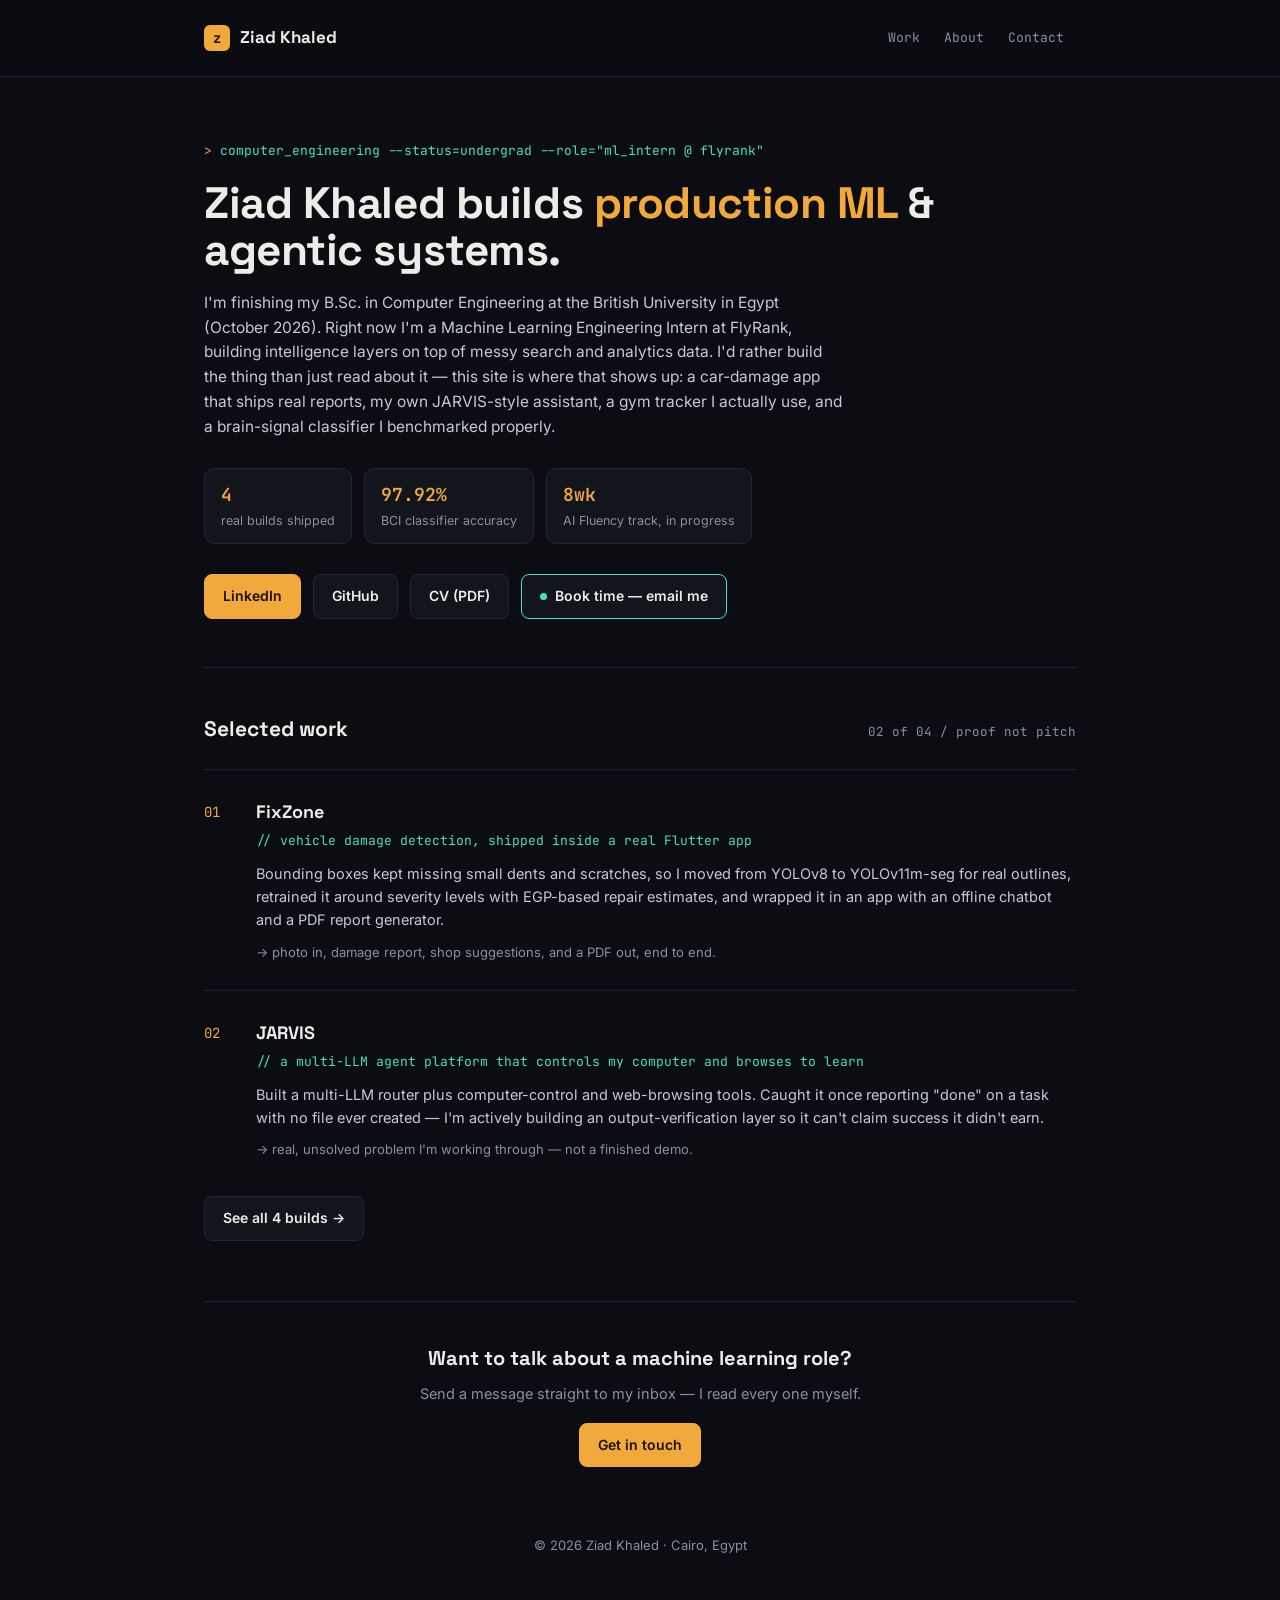
==== commit b3a49982: "Simplify footer: remove GitHub Pages credit, center copyright Updated footer layout to center conten" ====
--- a/index.html
+++ b/index.html
@@ -5,6 +5,19 @@
 <meta name="viewport" content="width=device-width, initial-scale=1.0">
 <title>Ziad Khaled — Machine Learning Engineer</title>
 <meta name="description" content="Ziad Khaled — Computer Engineering undergraduate and AI Engineer aspirant. Production ML + agentic systems, end-to-end.">
+<link rel="canonical" href="https://720-hz.github.io/">
+<meta property="og:type" content="website">
+<meta property="og:site_name" content="Ziad Khaled">
+<meta property="og:url" content="https://720-hz.github.io/">
+<meta property="og:title" content="Ziad Khaled — Machine Learning Engineer">
+<meta property="og:description" content="Ziad Khaled — Computer Engineering undergraduate and AI Engineer aspirant. Production ML + agentic systems, end-to-end.">
+<meta property="og:image" content="https://720-hz.github.io/og-image.png">
+<meta property="og:image:width" content="1200">
+<meta property="og:image:height" content="630">
+<meta name="twitter:card" content="summary_large_image">
+<meta name="twitter:title" content="Ziad Khaled — Machine Learning Engineer">
+<meta name="twitter:description" content="Ziad Khaled — Computer Engineering undergraduate and AI Engineer aspirant. Production ML + agentic systems, end-to-end.">
+<meta name="twitter:image" content="https://720-hz.github.io/og-image.png">
 <link rel="icon" href="data:image/svg+xml,%3Csvg xmlns='http://www.w3.org/2000/svg' viewBox='0 0 32 32'%3E%3Crect width='32' height='32' rx='6' fill='%23F2A93B'/%3E%3Ctext x='16' y='23' font-family='Georgia,serif' font-size='19' font-weight='700' fill='%230B0D12' text-anchor='middle'%3Ez%3C/text%3E%3Ccircle cx='24.5' cy='9' r='2.3' fill='%2346E3B4'/%3E%3C/svg%3E">
 <link rel="preconnect" href="https://fonts.googleapis.com">
 <link rel="preconnect" href="https://fonts.gstatic.com" crossorigin>
@@ -85,11 +98,11 @@
 </div>
 
 <footer>
-  <div class="wrap" style="display:flex;flex-wrap:wrap;gap:8px;justify-content:space-between;width:100%;">
+    <div class="wrap" style="display:flex;flex-wrap:wrap;gap:8px;justify-content:center;width:100%;">
     <span>© 2026 Ziad Khaled · Cairo, Egypt</span>
-    <span>Built by hand, hosted on GitHub Pages.</span>
   </div>
 </footer>
 <script src="motion.js"></script>
+<!-- Cloudflare Web Analytics --><script type='module' src='https://static.cloudflareinsights.com/beacon.min.js' data-cf-beacon='{"token": "58df96323a4a47d693aaca99b2e55f92"}'></script><!-- End Cloudflare Web Analytics -->
 </body>
 </html>
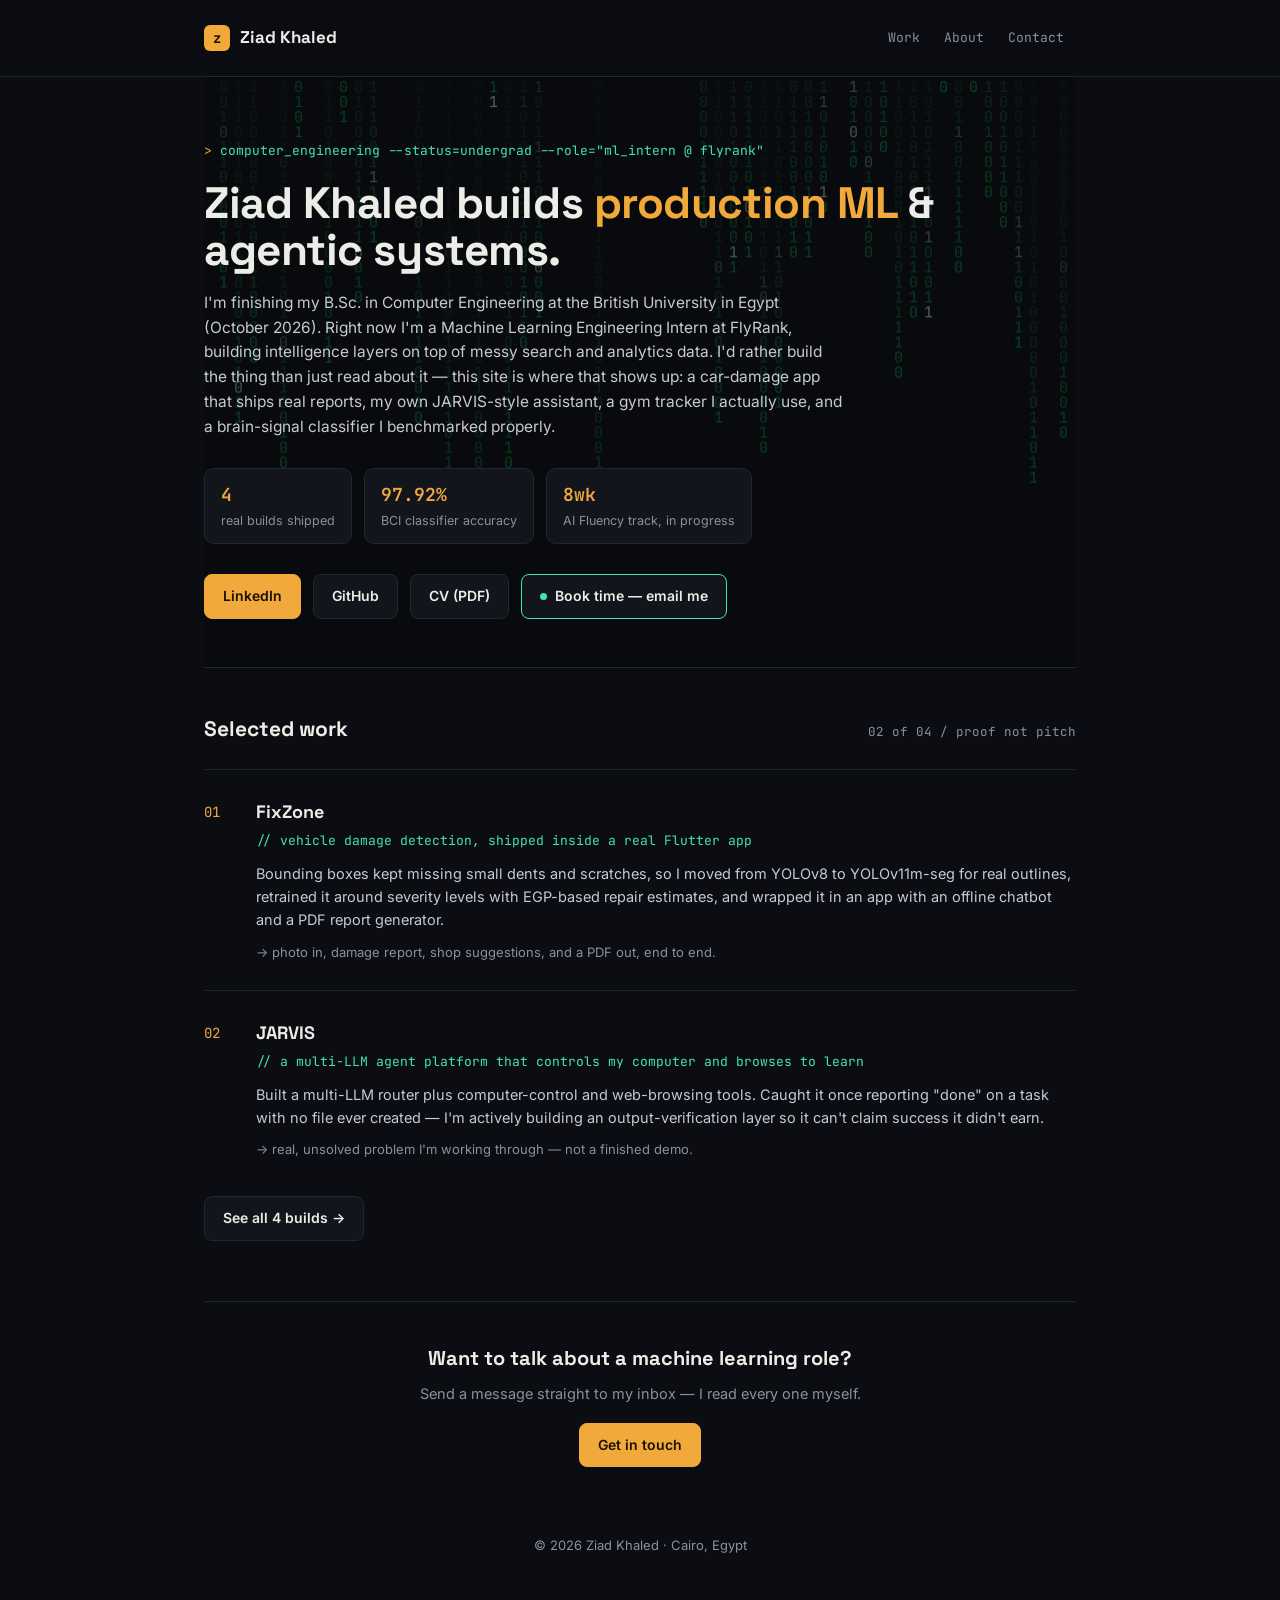
==== commit cc7fae66: "Add canvas for matrix rain effect in index.html" ====
--- a/index.html
+++ b/index.html
@@ -42,6 +42,7 @@
 <div class="wrap">
 
   <section class="hero reveal" id="top" style="border-top:none;">
+    <canvas id="matrix-rain" class="matrix-rain" aria-hidden="true"></canvas>
     <div class="prompt">computer_engineering --status=undergrad --role="ml_intern @ flyrank"</div>
     <h1>Ziad Khaled builds <span>production ML</span> &amp; agentic systems.</h1>
     <p class="bio">I'm finishing my B.Sc. in Computer Engineering at the British University in Egypt (October 2026). Right now I'm a Machine Learning Engineering Intern at FlyRank, building intelligence layers on top of messy search and analytics data. I'd rather build the thing than just read about it — this site is where that shows up: a car-damage app that ships real reports, my own JARVIS-style assistant, a gym tracker I actually use, and a brain-signal classifier I benchmarked properly.</p>
@@ -103,6 +104,7 @@
   </div>
 </footer>
 <script src="motion.js"></script>
+<script src="matrix.js"></script>
 <!-- Cloudflare Web Analytics --><script type='module' src='https://static.cloudflareinsights.com/beacon.min.js' data-cf-beacon='{"token": "58df96323a4a47d693aaca99b2e55f92"}'></script><!-- End Cloudflare Web Analytics -->
 </body>
 </html>
--- a/styles.css
+++ b/styles.css
@@ -50,7 +50,9 @@
 nav a.active{color:var(--accent);background:var(--bg2);}
 
 /* ---- hero ---- */
-.hero{padding:64px 0 40px;}
+.hero{padding:64px 0 40px;position:relative;overflow:hidden;}
+.matrix-rain{position:absolute;inset:0;width:100%;height:100%;z-index:0;opacity:.4;pointer-events:none;}
+.hero>*:not(.matrix-rain){position:relative;z-index:1;}
 .prompt{font-family:'JetBrains Mono',monospace;font-size:13px;color:var(--accent2);margin-bottom:18px;word-break:break-word;}
 .prompt::before{content:"> ";color:var(--accent);}
 .hero h1{font-size:44px;line-height:1.08;margin:0 0 16px;letter-spacing:-.01em;}
